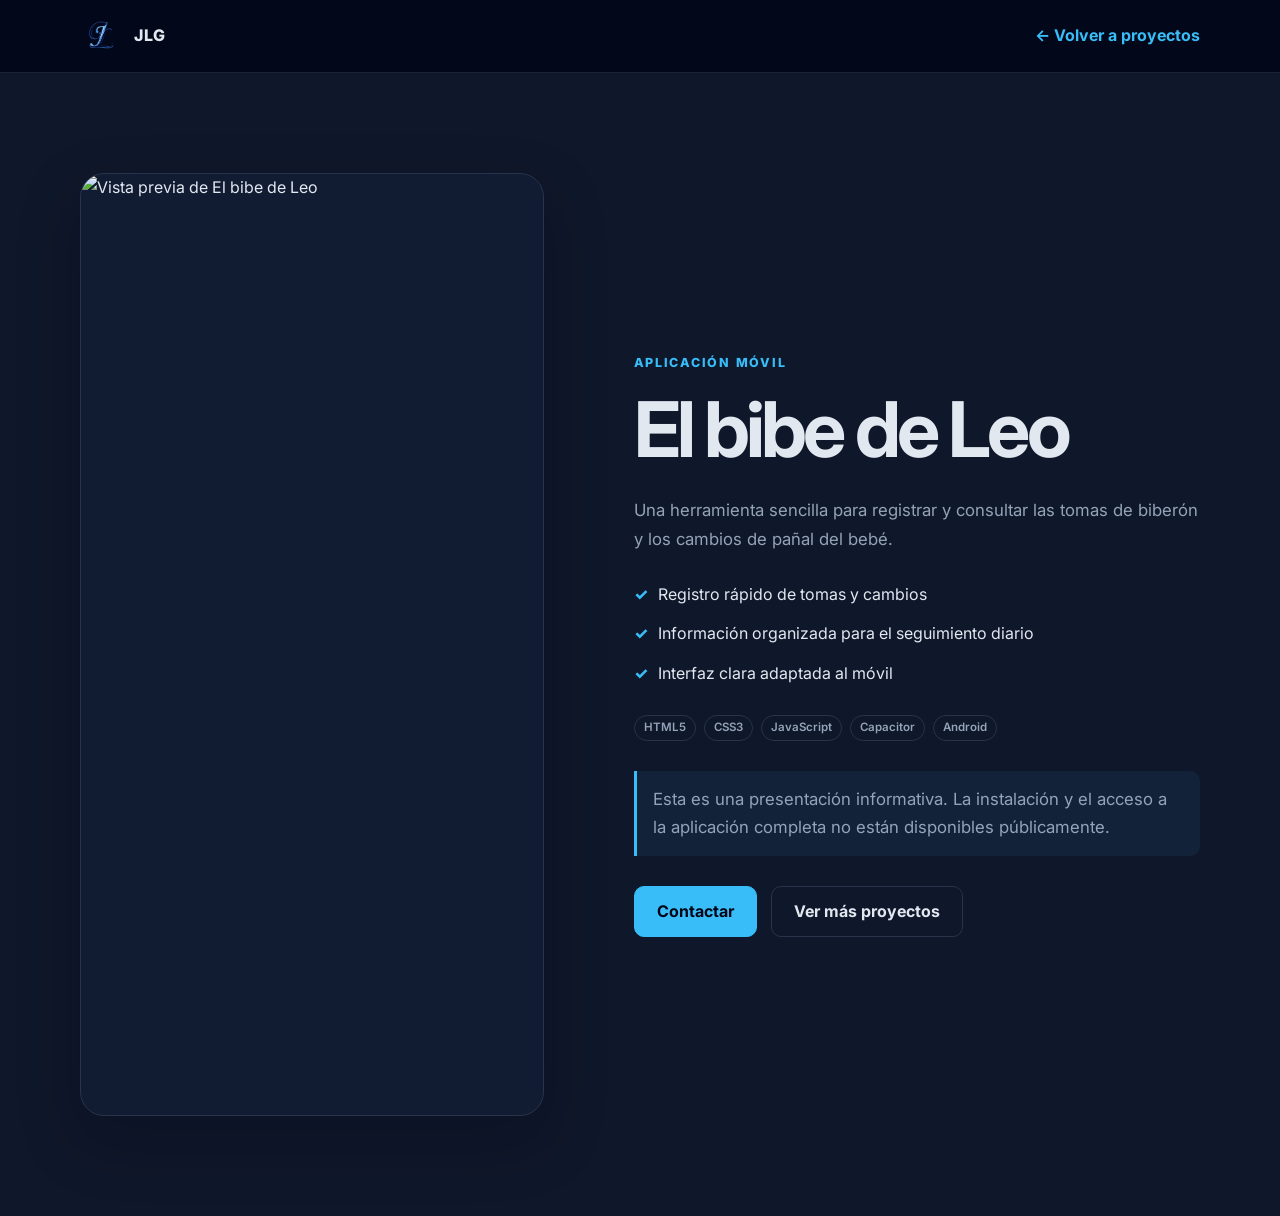
==== apps/el-bibe-de-leo.html @ 04dab00c "Añade fichas informativas de aplicaciones" ====
<!DOCTYPE html>
<html lang="es">
<head>
    <meta charset="UTF-8">
    <meta name="viewport" content="width=device-width, initial-scale=1.0">
    <meta name="description" content="Presentación de El bibe de Leo, una aplicación móvil creada por Jonatan López García.">
    <meta name="theme-color" content="#020617">
    <title>El bibe de Leo | Jonatan López García</title>
    <link rel="preconnect" href="https://fonts.googleapis.com">
    <link rel="preconnect" href="https://fonts.gstatic.com" crossorigin>
    <link href="https://fonts.googleapis.com/css2?family=Inter:wght@400;500;600;700;800&display=swap" rel="stylesheet">
    <link rel="stylesheet" href="../style.css">
    <link rel="icon" href="../Assets/favicon_io/favicon.ico" sizes="any">
</head>
<body>
    <nav class="site-nav" aria-label="Navegación principal"><div class="nav-container"><a class="brand" href="../index.html#inicio"><img src="../Assets/img/logo_2-sin-fondo.png" alt="" width="44" height="44"><span>JLG</span></a><a class="project-link" href="../index.html#projects">← Volver a proyectos</a></div></nav>
    <main class="app-detail"><article class="section-container app-detail-grid"><div class="app-detail-image"><img src="../Assets/img/el-bibe-de-leo-preview.png" alt="Vista previa de El bibe de Leo" width="1672" height="941"></div><div class="app-detail-copy"><p class="section-label">Aplicación móvil</p><h1>El bibe de Leo</h1><p>Una herramienta sencilla para registrar y consultar las tomas de biberón y los cambios de pañal del bebé.</p><ul class="app-feature-list"><li>Registro rápido de tomas y cambios</li><li>Información organizada para el seguimiento diario</li><li>Interfaz clara adaptada al móvil</li></ul><ul class="project-tech" aria-label="Tecnologías utilizadas"><li>HTML5</li><li>CSS3</li><li>JavaScript</li><li>Capacitor</li><li>Android</li></ul><p class="app-detail-note">Esta es una presentación informativa. La instalación y el acceso a la aplicación completa no están disponibles públicamente.</p><div class="app-detail-actions"><a class="button" href="../index.html#contact">Contactar</a><a class="button button-secondary" href="../index.html#projects">Ver más proyectos</a></div></div></article></main>
</body>
</html>
---- style.css ----
:root {
  --bg: #0f172a; --bg-deep: #020617; --surface: #111c33; --surface-light: #17233a;
  --border: #27344b; --text: #e2e8f0; --muted: #94a3b8; --accent: #38bdf8;
  --max-width: 1120px; --radius: 18px; --shadow: 0 24px 60px rgba(2, 6, 23, .28);
}
*, *::before, *::after { box-sizing: border-box; }
html { scroll-behavior: smooth; }
body { margin: 0; font-family: "Inter", system-ui, sans-serif; background: var(--bg); color: var(--text); line-height: 1.7; }
img { display: block; max-width: 100%; }
a { color: inherit; }
h1, h2, h3, p { margin-top: 0; }
h1, h2, h3 { line-height: 1.15; }
.skip-link { position: fixed; top: 12px; left: 12px; z-index: 200; padding: 10px 16px; border-radius: 8px; background: var(--accent); color: var(--bg-deep); font-weight: 700; text-decoration: none; transform: translateY(-150%); }
.skip-link:focus { transform: translateY(0); }
.section-container { width: min(calc(100% - 40px), var(--max-width)); margin-inline: auto; }
.site-nav { position: sticky; top: 0; z-index: 100; border-bottom: 1px solid rgba(148, 163, 184, .18); background: rgba(2, 6, 23, .88); backdrop-filter: blur(14px); }
.nav-container { width: min(calc(100% - 40px), var(--max-width)); min-height: 72px; margin-inline: auto; display: flex; align-items: center; justify-content: space-between; gap: 24px; }
.brand { display: inline-flex; align-items: center; gap: 10px; color: var(--text); font-weight: 800; letter-spacing: .04em; text-decoration: none; }
.brand img { width: 44px; height: 44px; }
.nav-links { display: flex; align-items: center; gap: clamp(18px, 3vw, 34px); }
.nav-links a { color: var(--muted); font-size: .92rem; font-weight: 600; text-decoration: none; transition: color 180ms ease; }
.nav-links a:hover, .nav-links a:focus-visible { color: var(--accent); }
.hero { min-height: calc(100vh - 72px); display: flex; flex-direction: column; align-items: center; justify-content: center; gap: 20px; padding-block: 64px 84px; text-align: center; }
.hero-copy { max-width: 820px; display: flex; flex-direction: column; align-items: center; }
.eyebrow, .section-label, .project-type { color: var(--accent); font-size: .78rem; font-weight: 800; letter-spacing: .14em; text-transform: uppercase; }
.hero h1 { max-width: 820px; margin-bottom: 24px; font-size: clamp(2.6rem, 6vw, 5rem); letter-spacing: -.055em; }
.hero-intro { max-width: 650px; margin-bottom: 32px; color: var(--muted); font-size: clamp(1.05rem, 2vw, 1.25rem); }
.hero-actions { display: flex; flex-wrap: wrap; gap: 14px; }
.hero-visual { position: relative; display: grid; place-items: center; }
.hero-visual::before { content: ""; position: absolute; width: 85%; aspect-ratio: 1; border-radius: 50%; background: rgba(56, 189, 248, .12); filter: blur(16px); }
.hero-visual img { position: relative; width: clamp(320px, 44vw, 540px); height: auto; filter: drop-shadow(0 22px 34px rgba(2, 6, 23, .4)); }
.button { display: inline-flex; min-height: 48px; align-items: center; justify-content: center; padding: 11px 22px; border: 1px solid var(--accent); border-radius: 10px; background: var(--accent); color: var(--bg-deep); font-weight: 700; text-decoration: none; transition: transform 180ms ease, background-color 180ms ease, border-color 180ms ease; }
.button:hover { transform: translateY(-2px); background: #7dd3fc; border-color: #7dd3fc; }
.button-secondary { background: transparent; color: var(--text); border-color: var(--border); }
.button-secondary:hover { background: var(--surface); border-color: var(--muted); }
.section { padding-block: clamp(88px, 12vw, 140px); scroll-margin-top: 70px; }
.section-about, .projects-section { border-block: 1px solid rgba(148, 163, 184, .14); background: var(--bg-deep); }
.about-grid { display: grid; grid-template-columns: minmax(0, 1.25fr) minmax(280px, .75fr); align-items: center; gap: clamp(48px, 9vw, 110px); }
.about-copy h2, .section-heading h2, .contact-card h2 { margin-bottom: 22px; font-size: clamp(2rem, 4vw, 3.4rem); letter-spacing: -.04em; }
.about-copy p:not(.section-label), .section-heading > p:last-child, .contact-card p:not(.section-label) { color: var(--muted); }
.portrait-wrap { align-self: end; overflow: hidden; border: 1px solid var(--border); border-radius: var(--radius); background: linear-gradient(145deg, var(--surface-light), var(--bg)); box-shadow: var(--shadow); }
.portrait-wrap img { width: 100%; height: auto; }
.section-heading { max-width: 720px; margin-bottom: 48px; }
.section-heading > p:last-child { max-width: 620px; margin-bottom: 0; }
#skills .section-heading, #projects .section-heading { margin-inline: auto; text-align: center; }
#skills .section-heading > p:last-child, #projects .section-heading > p:last-child { margin-inline: auto; }
.skills { position: relative; width: min(100%, 460px); aspect-ratio: 1; margin: 0 auto; padding: 0; list-style: none; }
.skill { position: absolute; left: 50%; top: 50%; translate: -50% -50%; width: max-content; max-width: 190px; padding: 14px 21px; border: 1px solid var(--border); border-radius: 999px; background: var(--surface); color: var(--text); font-size: 1rem; font-weight: 600; line-height: 1.25; text-align: center; opacity: 0; transform: translateY(28px) scale(.82); transition: border-color 180ms ease, color 180ms ease, box-shadow 180ms ease; }
.skill:nth-child(1) { left: 50%; top: 5%; }
.skill:nth-child(2) { left: 77%; top: 14%; }
.skill:nth-child(3) { left: 94%; top: 38%; }
.skill:nth-child(4) { left: 94%; top: 67%; }
.skill:nth-child(5) { left: 77%; top: 90%; }
.skill:nth-child(6) { left: 50%; top: 97%; }
.skill:nth-child(7) { left: 23%; top: 90%; }
.skill:nth-child(8) { left: 6%; top: 67%; }
.skill:nth-child(9) { left: 6%; top: 38%; }
.skill:nth-child(10) { left: 23%; top: 14%; }
.reveal.visible .skill {
  animation:
    skill-pop 800ms cubic-bezier(.2, .8, .2, 1.25) forwards,
    skill-glow 3.2s ease-in-out infinite;
  animation-delay:
    var(--skill-entry-delay, 120ms),
    var(--skill-glow-delay, 750ms);
}
.reveal.visible .skill:hover { color: var(--accent); border-color: var(--accent); box-shadow: 0 10px 24px rgba(56, 189, 248, .12); }
.projects-grid { display: grid; grid-template-columns: repeat(2, minmax(0, 1fr)); gap: 24px; }
.project-card { min-width: 0; overflow: hidden; border: 1px solid var(--border); border-radius: var(--radius); background: var(--surface); box-shadow: 0 12px 32px rgba(2, 6, 23, .14); transition: transform 220ms ease, border-color 220ms ease, box-shadow 220ms ease; }
.project-card.project-featured { border-color: rgba(56, 189, 248, .55); box-shadow: 0 16px 40px rgba(2, 6, 23, .2), 0 0 0 1px rgba(56, 189, 248, .08); }
.project-card:hover { transform: translateY(-6px); border-color: rgba(56, 189, 248, .68); box-shadow: var(--shadow); }
.project-preview, .project-image { height: 230px; overflow: hidden; }
.project-preview { display: grid; place-items: center; background: radial-gradient(circle at 30% 25%, rgba(56, 189, 248, .3), transparent 40%), linear-gradient(140deg, #172554, #082f49); }
.project-preview span { padding: 9px 14px; border: 1px solid rgba(255, 255, 255, .24); border-radius: 999px; background: rgba(2, 6, 23, .38); font-size: .82rem; font-weight: 700; letter-spacing: .06em; text-transform: uppercase; }
.project-image img { width: 100%; height: 100%; object-fit: cover; object-position: top; transition: transform 500ms ease; }
.project-card:hover .project-image img { transform: scale(1.025); }
.project-content { display: flex; height: calc(100% - 230px); flex-direction: column; padding: 26px; }
.featured-badge { align-self: flex-start; margin-bottom: 14px; padding: 6px 10px; border: 1px solid rgba(56, 189, 248, .48); border-radius: 999px; background: rgba(56, 189, 248, .09); color: var(--accent); font-size: .68rem; font-weight: 800; letter-spacing: .09em; text-transform: uppercase; }
.project-type { margin-bottom: 10px; font-size: .7rem; }
.project-content h3 { margin-bottom: 12px; font-size: 1.38rem; }
.project-content > p:not(.project-type) { min-height: 54px; margin-bottom: 22px; color: var(--muted); font-size: .94rem; }
.project-tech { display: flex; flex-wrap: wrap; gap: 8px; margin: 0 0 24px; padding: 0; list-style: none; }
.project-tech li { padding: 5px 9px; border: 1px solid var(--border); border-radius: 999px; color: var(--muted); font-size: .72rem; font-weight: 600; line-height: 1.2; }
.project-actions { display: flex; flex-wrap: wrap; align-items: center; gap: 12px 18px; margin-top: auto; }
.project-link.project-link-primary { padding: 8px 13px; border-radius: 8px; background: var(--accent); color: var(--bg-deep); text-decoration: none; }
.project-link.project-link-primary:hover { background: #7dd3fc; color: var(--bg-deep); text-decoration: none; }
.project-link, .contact-link, .footer-inner a { color: var(--accent); font-weight: 700; text-decoration: none; text-underline-offset: 4px; }
.project-link:hover, .contact-link:hover, .footer-inner a:hover { text-decoration: underline; }
.project-status { display: inline-flex; padding: 7px 11px; border: 1px solid var(--border); border-radius: 999px; color: var(--muted); font-size: .8rem; font-weight: 600; }
.contact-section { background: linear-gradient(180deg, var(--bg), var(--bg-deep)); }
.contact-card { display: grid; grid-template-columns: minmax(0, 1.4fr) minmax(240px, .6fr); align-items: center; gap: 60px; padding: clamp(32px, 6vw, 64px); border: 1px solid var(--border); border-radius: 24px; background: var(--surface); box-shadow: var(--shadow); }
.contact-card p:last-child { max-width: 650px; margin-bottom: 0; }
.contact-links { display: flex; flex-direction: column; align-items: flex-start; gap: 15px; }
footer { border-top: 1px solid rgba(148, 163, 184, .14); background: var(--bg-deep); color: var(--muted); }
.footer-inner { min-height: 100px; display: flex; align-items: center; justify-content: space-between; gap: 24px; }
.footer-inner p { margin: 0; }
.app-detail { min-height: calc(100vh - 72px); padding-block: clamp(56px, 9vw, 100px); }
.app-detail-grid { display: grid; grid-template-columns: minmax(0, .9fr) minmax(0, 1.1fr); align-items: center; gap: clamp(42px, 8vw, 90px); }
.app-detail-image { overflow: hidden; border: 1px solid var(--border); border-radius: 24px; background: var(--surface); box-shadow: var(--shadow); }
.app-detail-image img { width: 100%; aspect-ratio: 16 / 10; object-fit: cover; object-position: top; }
.app-detail-copy h1 { margin-bottom: 22px; font-size: clamp(2.5rem, 6vw, 4.8rem); letter-spacing: -.05em; }
.app-detail-copy > p:not(.section-label) { color: var(--muted); font-size: 1.05rem; }
.app-feature-list { display: grid; gap: 12px; margin: 28px 0; padding: 0; list-style: none; }
.app-feature-list li { position: relative; padding-left: 24px; color: var(--text); }
.app-feature-list li::before { content: "✓"; position: absolute; left: 0; color: var(--accent); font-weight: 800; }
.app-detail .project-tech { margin-bottom: 30px; }
.app-detail-note { padding: 14px 16px; border-left: 3px solid var(--accent); border-radius: 0 10px 10px 0; background: rgba(56, 189, 248, .07); }
.app-detail-actions { display: flex; flex-wrap: wrap; gap: 14px; margin-top: 30px; }
:focus-visible { outline: 3px solid var(--accent); outline-offset: 4px; }
.fade-in { animation: fade-in 700ms ease both; }
.hero-copy.fade-in { animation-delay: 180ms; }
.reveal { opacity: 0; transform: translateY(24px); transition: opacity 650ms ease, transform 650ms ease; }
.reveal.visible { opacity: 1; transform: translateY(0); }
@keyframes fade-in { from { opacity: 0; transform: translateY(18px); } to { opacity: 1; transform: translateY(0); } }
@keyframes skill-pop {
  0% { opacity: 0; transform: translateY(28px) scale(.82); }
  70% { opacity: 1; transform: translateY(-4px) scale(1.04); }
  100% { opacity: 1; transform: translateY(0) scale(1); }
}
@keyframes skill-glow {
  0%, 65%, 100% { border-color: var(--border); box-shadow: none; }
  78% { border-color: rgba(56, 189, 248, .9); box-shadow: 0 0 0 1px rgba(56, 189, 248, .18), 0 8px 24px rgba(56, 189, 248, .16); }
}
@media (max-width: 800px) {
  .about-grid, .contact-card, .app-detail-grid { grid-template-columns: 1fr; }
  .hero { min-height: auto; padding-block: 72px 90px; }
  .about-grid { gap: 44px; }
  .portrait-wrap { max-width: 480px; margin-inline: auto; }
  .projects-grid { grid-template-columns: 1fr; }
  .contact-card { gap: 30px; }
  .app-detail-image { max-width: 620px; }
}
@media (max-width: 620px) {
  .section-container, .nav-container { width: min(calc(100% - 28px), var(--max-width)); }
  .site-nav { position: static; }
  .nav-container { min-height: auto; padding-block: 14px; align-items: flex-start; }
  .brand span { display: none; }
  .nav-links { justify-content: flex-end; flex-wrap: wrap; gap: 8px 16px; }
  .nav-links a { font-size: .8rem; }
  .hero { padding-block: 64px 80px; }
  .hero h1 { font-size: clamp(2.45rem, 12vw, 3.7rem); }
  .section { padding-block: 80px; }
  .skills { width: min(100%, 320px); }
  .skill { max-width: 122px; padding: 10px 13px; font-size: .8rem; }
  .skill:nth-child(3), .skill:nth-child(4) { left: 88%; }
  .skill:nth-child(8), .skill:nth-child(9) { left: 12%; }
  .project-preview, .project-image { height: 190px; }
  .project-content { height: calc(100% - 190px); padding: 22px; }
  .project-content > p:not(.project-type) { min-height: 0; }
  .contact-card { padding: 28px 22px; }
  .footer-inner { padding-block: 28px; flex-direction: column; align-items: flex-start; gap: 8px; }
}
@media (prefers-reduced-motion: reduce) {
  html { scroll-behavior: auto; }
  .fade-in { animation: none; }
  .reveal { opacity: 1; transform: none; transition: none; }
  .skill { opacity: 1; transform: none; }
  .reveal.visible .skill {
    animation: skill-glow 3.2s ease-in-out infinite;
    animation-delay: var(--skill-glow-delay, 750ms);
  }
}
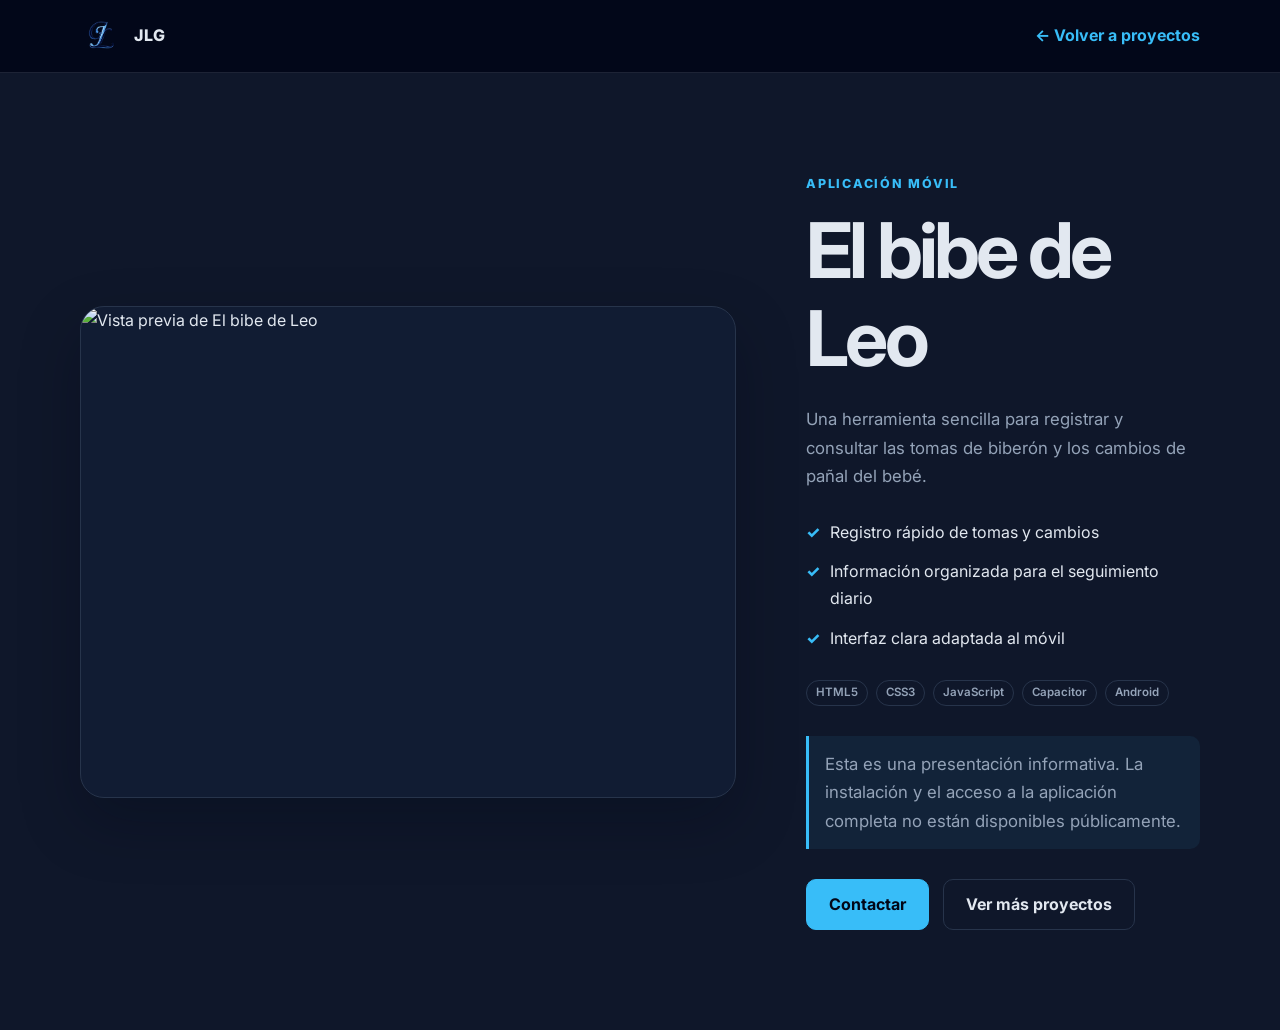
==== commit 4d20d0ba: "Amplia el contenido de las vistas de aplicaciones" ====
--- a/apps/el-bibe-de-leo.html
+++ b/apps/el-bibe-de-leo.html
@@ -12,7 +12,7 @@
     <link rel="stylesheet" href="../style.css">
     <link rel="icon" href="../Assets/favicon_io/favicon.ico" sizes="any">
 </head>
-<body>
+<body class="app-preview-page">
     <nav class="site-nav" aria-label="Navegación principal"><div class="nav-container"><a class="brand" href="../index.html#inicio"><img src="../Assets/img/logo_2-sin-fondo.png" alt="" width="44" height="44"><span>JLG</span></a><a class="project-link" href="../index.html#projects">← Volver a proyectos</a></div></nav>
     <main class="app-detail"><article class="section-container app-detail-grid"><div class="app-detail-image"><img src="../Assets/img/el-bibe-de-leo-preview.png" alt="Vista previa de El bibe de Leo" width="1672" height="941"></div><div class="app-detail-copy"><p class="section-label">Aplicación móvil</p><h1>El bibe de Leo</h1><p>Una herramienta sencilla para registrar y consultar las tomas de biberón y los cambios de pañal del bebé.</p><ul class="app-feature-list"><li>Registro rápido de tomas y cambios</li><li>Información organizada para el seguimiento diario</li><li>Interfaz clara adaptada al móvil</li></ul><ul class="project-tech" aria-label="Tecnologías utilizadas"><li>HTML5</li><li>CSS3</li><li>JavaScript</li><li>Capacitor</li><li>Android</li></ul><p class="app-detail-note">Esta es una presentación informativa. La instalación y el acceso a la aplicación completa no están disponibles públicamente.</p><div class="app-detail-actions"><a class="button" href="../index.html#contact">Contactar</a><a class="button button-secondary" href="../index.html#projects">Ver más proyectos</a></div></div></article></main>
 </body>
--- a/style.css
+++ b/style.css
@@ -95,9 +95,11 @@
 .footer-inner { min-height: 100px; display: flex; align-items: center; justify-content: space-between; gap: 24px; }
 .footer-inner p { margin: 0; }
 .app-detail { min-height: calc(100vh - 72px); padding-block: clamp(56px, 9vw, 100px); }
-.app-detail-grid { display: grid; grid-template-columns: minmax(0, .9fr) minmax(0, 1.1fr); align-items: center; gap: clamp(42px, 8vw, 90px); }
+.app-detail-grid { display: grid; grid-template-columns: minmax(0, 1.25fr) minmax(320px, .75fr); align-items: center; gap: clamp(36px, 6vw, 70px); }
 .app-detail-image { overflow: hidden; border: 1px solid var(--border); border-radius: 24px; background: var(--surface); box-shadow: var(--shadow); }
-.app-detail-image img { width: 100%; aspect-ratio: 16 / 10; object-fit: cover; object-position: top; }
+.app-detail-image img { width: 100%; aspect-ratio: 16 / 9; object-fit: contain; object-position: center; }
+.app-preview-page .app-detail-image { aspect-ratio: 4 / 3; }
+.app-preview-page .app-detail-image img { height: 100%; aspect-ratio: auto; object-fit: cover; object-position: center; }
 .app-detail-copy h1 { margin-bottom: 22px; font-size: clamp(2.5rem, 6vw, 4.8rem); letter-spacing: -.05em; }
 .app-detail-copy > p:not(.section-label) { color: var(--muted); font-size: 1.05rem; }
 .app-feature-list { display: grid; gap: 12px; margin: 28px 0; padding: 0; list-style: none; }
@@ -128,7 +130,7 @@
   .portrait-wrap { max-width: 480px; margin-inline: auto; }
   .projects-grid { grid-template-columns: 1fr; }
   .contact-card { gap: 30px; }
-  .app-detail-image { max-width: 620px; }
+  .app-detail-image { width: 100%; max-width: 720px; }
 }
 @media (max-width: 620px) {
   .section-container, .nav-container { width: min(calc(100% - 28px), var(--max-width)); }
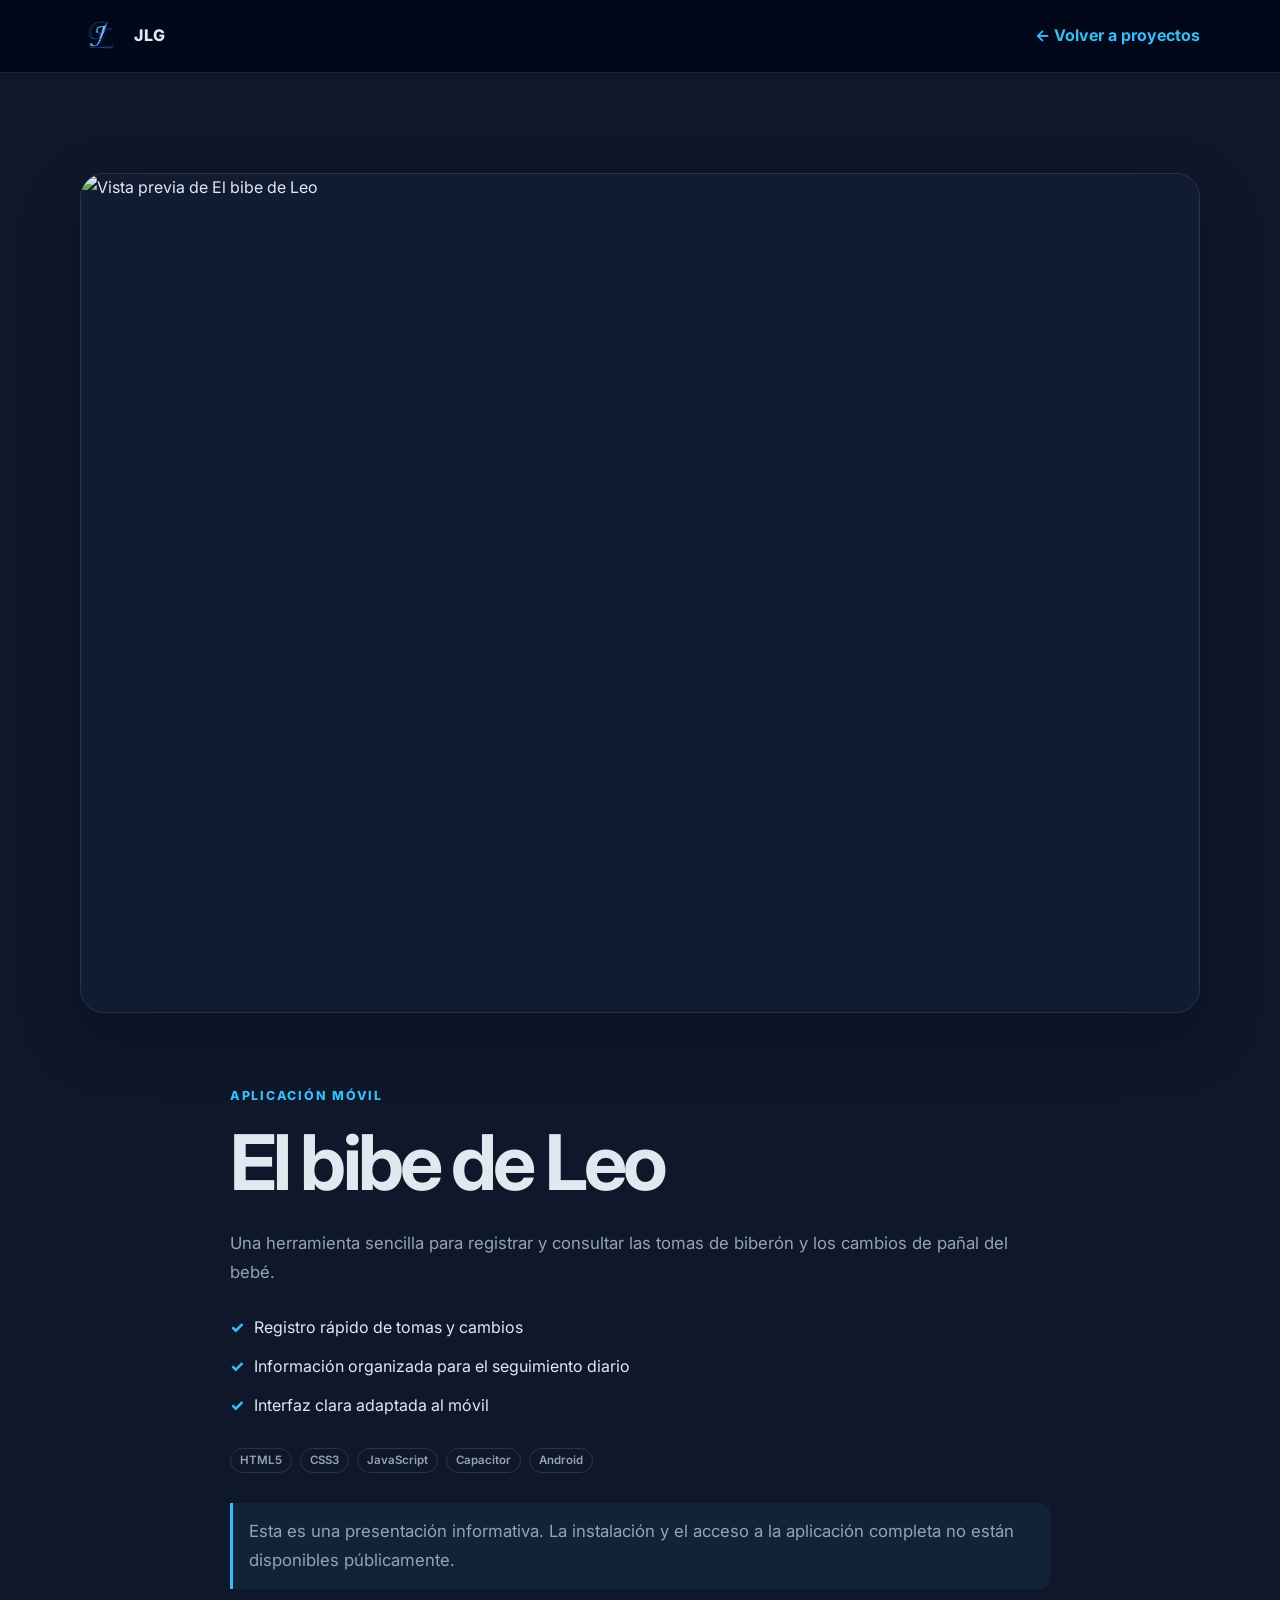
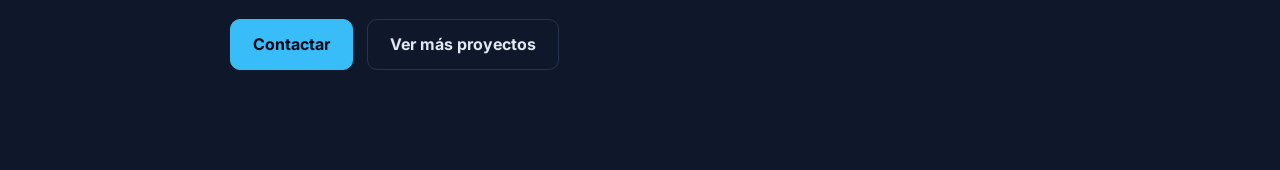
==== commit c583381a: "Muestra las vistas previas a todo el ancho" ====
--- a/apps/el-bibe-de-leo.html
+++ b/apps/el-bibe-de-leo.html
@@ -9,7 +9,7 @@
     <link rel="preconnect" href="https://fonts.googleapis.com">
     <link rel="preconnect" href="https://fonts.gstatic.com" crossorigin>
     <link href="https://fonts.googleapis.com/css2?family=Inter:wght@400;500;600;700;800&display=swap" rel="stylesheet">
-    <link rel="stylesheet" href="../style.css">
+    <link rel="stylesheet" href="../style.css?v=4">
     <link rel="icon" href="../Assets/favicon_io/favicon.ico" sizes="any">
 </head>
 <body class="app-preview-page">
--- a/style.css
+++ b/style.css
@@ -95,11 +95,11 @@
 .footer-inner { min-height: 100px; display: flex; align-items: center; justify-content: space-between; gap: 24px; }
 .footer-inner p { margin: 0; }
 .app-detail { min-height: calc(100vh - 72px); padding-block: clamp(56px, 9vw, 100px); }
-.app-detail-grid { display: grid; grid-template-columns: minmax(0, 1.25fr) minmax(320px, .75fr); align-items: center; gap: clamp(36px, 6vw, 70px); }
-.app-detail-image { overflow: hidden; border: 1px solid var(--border); border-radius: 24px; background: var(--surface); box-shadow: var(--shadow); }
-.app-detail-image img { width: 100%; aspect-ratio: 16 / 9; object-fit: contain; object-position: center; }
-.app-preview-page .app-detail-image { aspect-ratio: 4 / 3; }
-.app-preview-page .app-detail-image img { height: 100%; aspect-ratio: auto; object-fit: cover; object-position: center; }
+.app-detail-grid { display: grid; grid-template-columns: minmax(0, 1fr); gap: clamp(42px, 7vw, 72px); }
+.app-detail-image { overflow: hidden; aspect-ratio: 4 / 3; border: 1px solid var(--border); border-radius: 24px; background: var(--surface); box-shadow: var(--shadow); }
+.app-detail-image img { width: 100%; height: 100%; object-fit: cover; object-position: center; }
+.project-preview-page .app-detail-image img { object-position: top center; }
+.app-detail-copy { width: min(100%, 820px); margin-inline: auto; }
 .app-detail-copy h1 { margin-bottom: 22px; font-size: clamp(2.5rem, 6vw, 4.8rem); letter-spacing: -.05em; }
 .app-detail-copy > p:not(.section-label) { color: var(--muted); font-size: 1.05rem; }
 .app-feature-list { display: grid; gap: 12px; margin: 28px 0; padding: 0; list-style: none; }
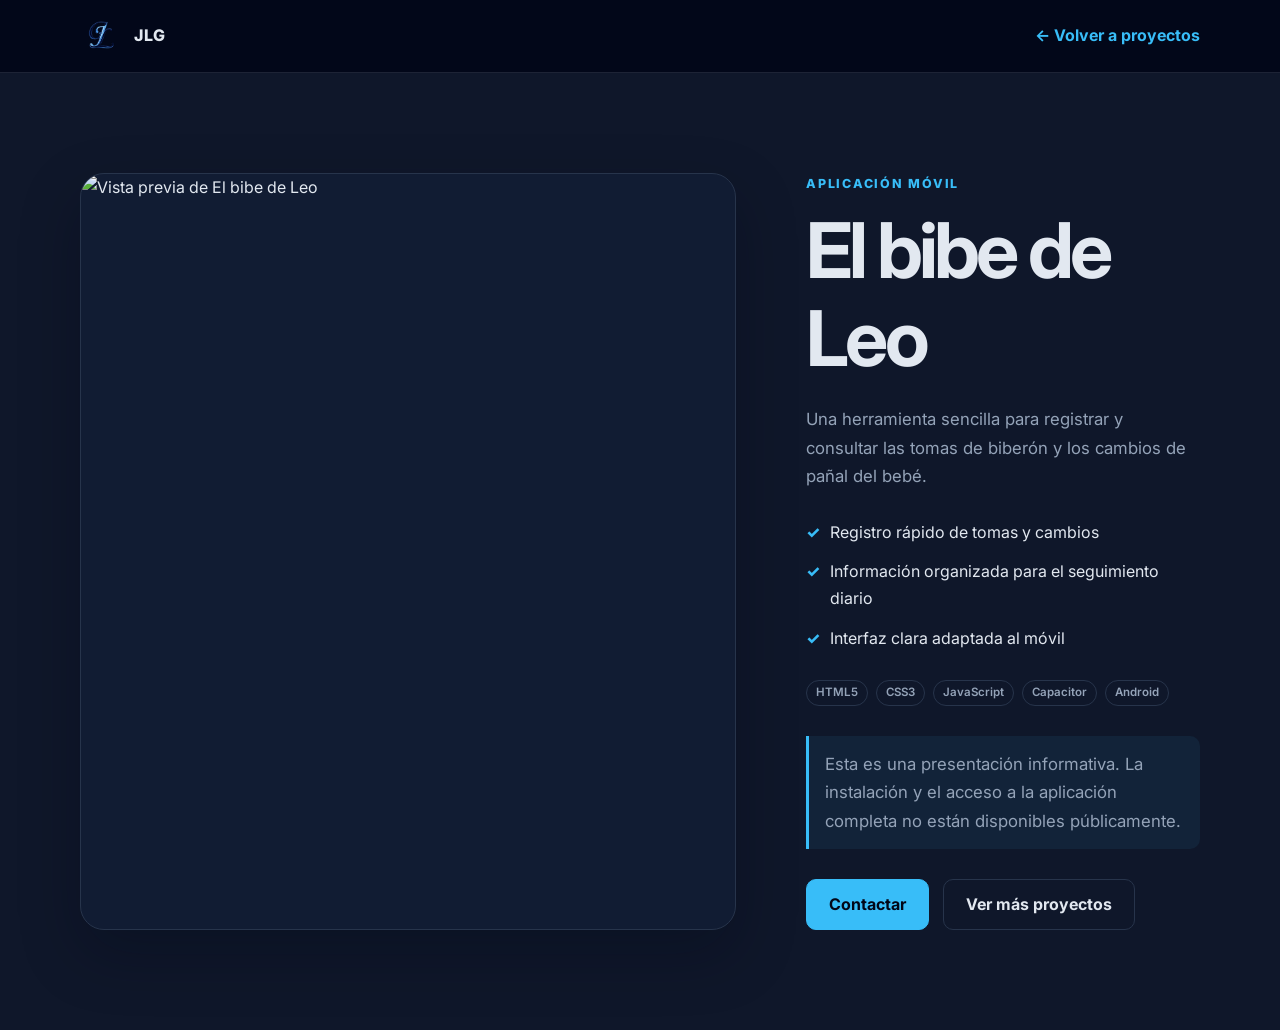
==== commit 9ffe9665: "Ajusta las imágenes al alto completo de las fichas" ====
--- a/apps/el-bibe-de-leo.html
+++ b/apps/el-bibe-de-leo.html
@@ -9,7 +9,7 @@
     <link rel="preconnect" href="https://fonts.googleapis.com">
     <link rel="preconnect" href="https://fonts.gstatic.com" crossorigin>
     <link href="https://fonts.googleapis.com/css2?family=Inter:wght@400;500;600;700;800&display=swap" rel="stylesheet">
-    <link rel="stylesheet" href="../style.css?v=4">
+    <link rel="stylesheet" href="../style.css?v=5">
     <link rel="icon" href="../Assets/favicon_io/favicon.ico" sizes="any">
 </head>
 <body class="app-preview-page">
--- a/style.css
+++ b/style.css
@@ -95,11 +95,11 @@
 .footer-inner { min-height: 100px; display: flex; align-items: center; justify-content: space-between; gap: 24px; }
 .footer-inner p { margin: 0; }
 .app-detail { min-height: calc(100vh - 72px); padding-block: clamp(56px, 9vw, 100px); }
-.app-detail-grid { display: grid; grid-template-columns: minmax(0, 1fr); gap: clamp(42px, 7vw, 72px); }
-.app-detail-image { overflow: hidden; aspect-ratio: 4 / 3; border: 1px solid var(--border); border-radius: 24px; background: var(--surface); box-shadow: var(--shadow); }
+.app-detail-grid { display: grid; grid-template-columns: minmax(0, 1.25fr) minmax(320px, .75fr); align-items: stretch; gap: clamp(36px, 6vw, 70px); }
+.app-detail-image { overflow: hidden; min-height: 620px; border: 1px solid var(--border); border-radius: 24px; background: var(--surface); box-shadow: var(--shadow); }
 .app-detail-image img { width: 100%; height: 100%; object-fit: cover; object-position: center; }
 .project-preview-page .app-detail-image img { object-position: top center; }
-.app-detail-copy { width: min(100%, 820px); margin-inline: auto; }
+.app-detail-copy { width: 100%; align-self: center; }
 .app-detail-copy h1 { margin-bottom: 22px; font-size: clamp(2.5rem, 6vw, 4.8rem); letter-spacing: -.05em; }
 .app-detail-copy > p:not(.section-label) { color: var(--muted); font-size: 1.05rem; }
 .app-feature-list { display: grid; gap: 12px; margin: 28px 0; padding: 0; list-style: none; }
@@ -130,7 +130,7 @@
   .portrait-wrap { max-width: 480px; margin-inline: auto; }
   .projects-grid { grid-template-columns: 1fr; }
   .contact-card { gap: 30px; }
-  .app-detail-image { width: 100%; max-width: 720px; }
+  .app-detail-image { width: 100%; min-height: 0; aspect-ratio: 4 / 3; }
 }
 @media (max-width: 620px) {
   .section-container, .nav-container { width: min(calc(100% - 28px), var(--max-width)); }
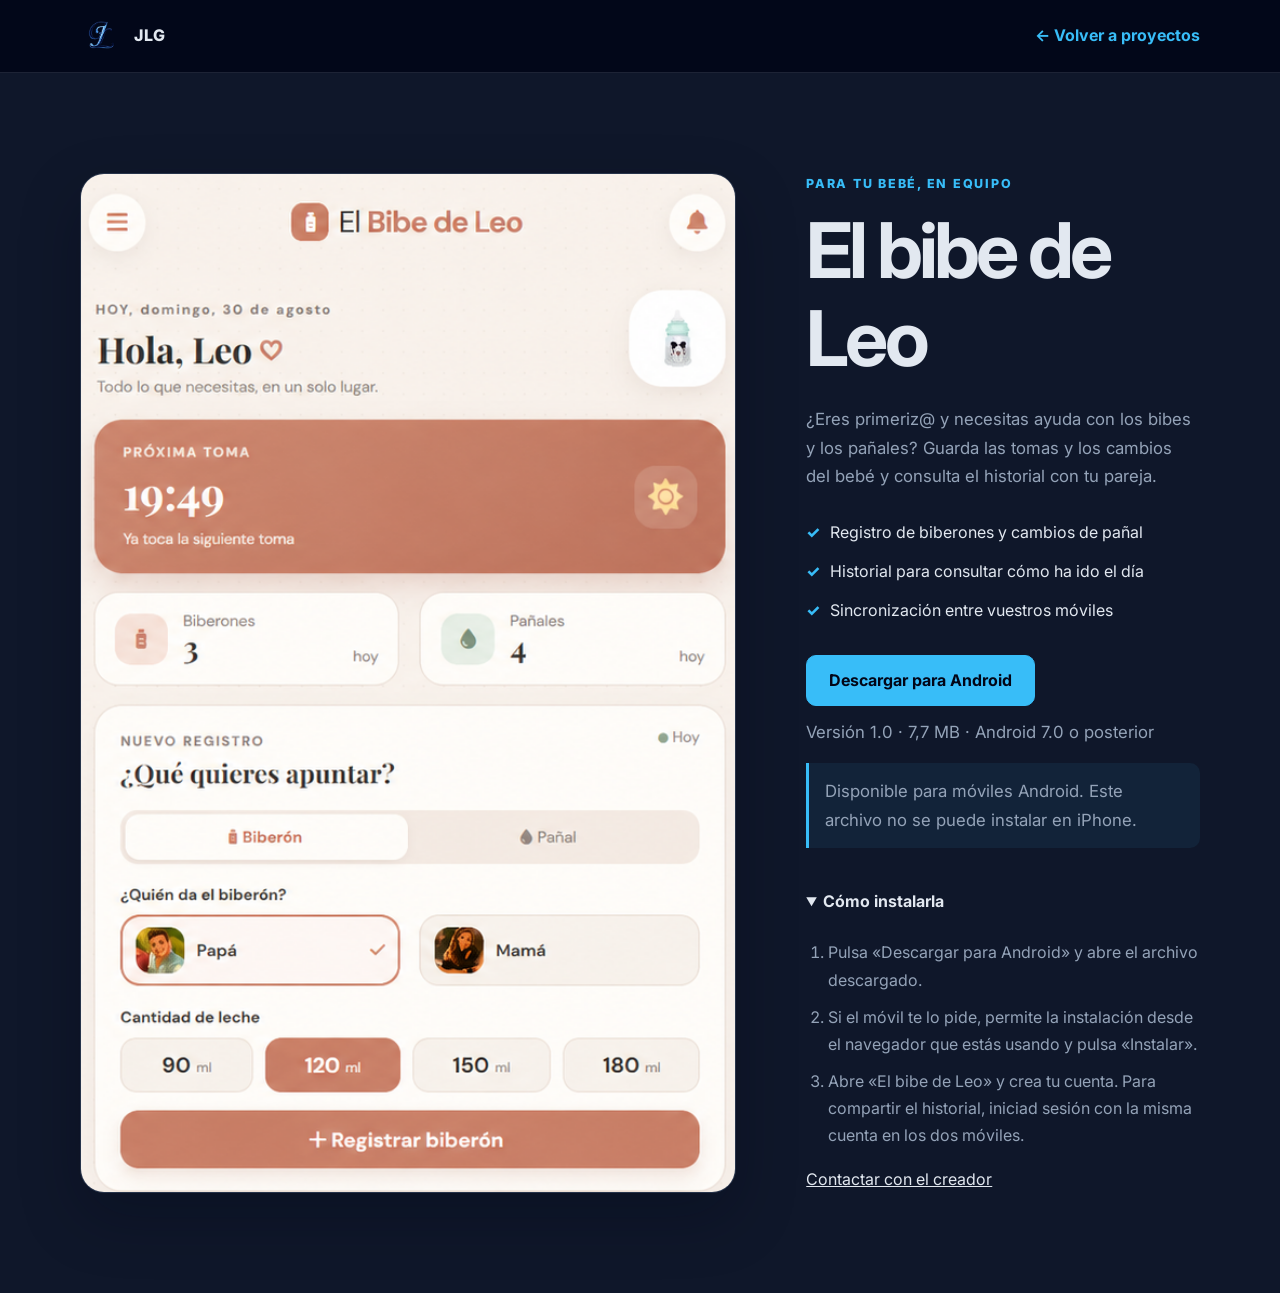
==== commit aa26bcfe: "Publica la descarga Android de El bibe de Leo" ====
--- a/apps/el-bibe-de-leo.html
+++ b/apps/el-bibe-de-leo.html
@@ -1,19 +1,33 @@
-<!DOCTYPE html>
+﻿<!DOCTYPE html>
 <html lang="es">
 <head>
-    <meta charset="UTF-8">
-    <meta name="viewport" content="width=device-width, initial-scale=1.0">
-    <meta name="description" content="Presentación de El bibe de Leo, una aplicación móvil creada por Jonatan López García.">
-    <meta name="theme-color" content="#020617">
-    <title>El bibe de Leo | Jonatan López García</title>
-    <link rel="preconnect" href="https://fonts.googleapis.com">
-    <link rel="preconnect" href="https://fonts.gstatic.com" crossorigin>
-    <link href="https://fonts.googleapis.com/css2?family=Inter:wght@400;500;600;700;800&display=swap" rel="stylesheet">
-    <link rel="stylesheet" href="../style.css?v=5">
-    <link rel="icon" href="../Assets/favicon_io/favicon.ico" sizes="any">
+<meta charset="UTF-8">
+<meta name="viewport" content="width=device-width, initial-scale=1.0">
+<meta name="description" content="Descarga El bibe de Leo para Android y comparte con tu pareja el historial de biberones y pañales del bebé.">
+<meta name="theme-color" content="#020617">
+<title>Descargar El bibe de Leo | Jonatan López García</title>
+<link rel="preconnect" href="https://fonts.googleapis.com">
+<link rel="preconnect" href="https://fonts.gstatic.com" crossorigin>
+<link href="https://fonts.googleapis.com/css2?family=Inter:wght@400;500;600;700;800&display=swap" rel="stylesheet">
+<link rel="stylesheet" href="../style.css?v=5">
+<link rel="icon" href="../Assets/favicon_io/favicon.ico" sizes="any">
+<style>
+.install-help{margin-top:32px}.install-help summary{cursor:pointer;font-weight:700;padding-block:8px}.install-help ol{padding-left:22px;color:var(--muted)}.install-help li{margin-block:10px}.download-meta{margin-top:12px;color:var(--muted);font-size:.88rem}@media(max-width:800px){.app-detail-copy{order:-1}}
+</style>
 </head>
 <body class="app-preview-page">
-    <nav class="site-nav" aria-label="Navegación principal"><div class="nav-container"><a class="brand" href="../index.html#inicio"><img src="../Assets/img/logo_2-sin-fondo.png" alt="" width="44" height="44"><span>JLG</span></a><a class="project-link" href="../index.html#projects">← Volver a proyectos</a></div></nav>
-    <main class="app-detail"><article class="section-container app-detail-grid"><div class="app-detail-image"><img src="../Assets/img/el-bibe-de-leo-preview.png" alt="Vista previa de El bibe de Leo" width="1672" height="941"></div><div class="app-detail-copy"><p class="section-label">Aplicación móvil</p><h1>El bibe de Leo</h1><p>Una herramienta sencilla para registrar y consultar las tomas de biberón y los cambios de pañal del bebé.</p><ul class="app-feature-list"><li>Registro rápido de tomas y cambios</li><li>Información organizada para el seguimiento diario</li><li>Interfaz clara adaptada al móvil</li></ul><ul class="project-tech" aria-label="Tecnologías utilizadas"><li>HTML5</li><li>CSS3</li><li>JavaScript</li><li>Capacitor</li><li>Android</li></ul><p class="app-detail-note">Esta es una presentación informativa. La instalación y el acceso a la aplicación completa no están disponibles públicamente.</p><div class="app-detail-actions"><a class="button" href="../index.html#contact">Contactar</a><a class="button button-secondary" href="../index.html#projects">Ver más proyectos</a></div></div></article></main>
-</body>
-</html>
+<nav class="site-nav" aria-label="Navegación principal"><div class="nav-container"><a class="brand" href="../index.html#inicio"><img src="../Assets/img/logo_2-sin-fondo.png" alt="" width="44" height="44"><span>JLG</span></a><a class="project-link" href="../index.html#projects">← Volver a proyectos</a></div></nav>
+<main class="app-detail"><article class="section-container app-detail-grid">
+<div class="app-detail-image"><img src="../Assets/img/el-bibe-de-leo-preview.png" alt="Vista previa de El bibe de Leo" width="1672" height="941"></div>
+<div class="app-detail-copy">
+<p class="section-label">Para tu bebé, en equipo</p>
+<h1>El bibe de Leo</h1>
+<p>¿Eres primeriz@ y necesitas ayuda con los bibes y los pañales? Guarda las tomas y los cambios del bebé y consulta el historial con tu pareja.</p>
+<ul class="app-feature-list"><li>Registro de biberones y cambios de pañal</li><li>Historial para consultar cómo ha ido el día</li><li>Sincronización entre vuestros móviles</li></ul>
+<div class="app-detail-actions"><a class="button" href="../downloads/el-bibe-de-leo.apk" download="El-bibe-de-Leo.apk">Descargar para Android</a></div>
+<p class="download-meta">Versión 1.0 · 7,7 MB · Android 7.0 o posterior</p>
+<p class="app-detail-note">Disponible para móviles Android. Este archivo no se puede instalar en iPhone.</p>
+<details class="install-help" open><summary>Cómo instalarla</summary><ol><li>Pulsa «Descargar para Android» y abre el archivo descargado.</li><li>Si el móvil te lo pide, permite la instalación desde el navegador que estás usando y pulsa «Instalar».</li><li>Abre «El bibe de Leo» y crea tu cuenta. Para compartir el historial, iniciad sesión con la misma cuenta en los dos móviles.</li></ol></details>
+<a href="../index.html#contact">Contactar con el creador</a>
+</div></article></main>
+</body></html>
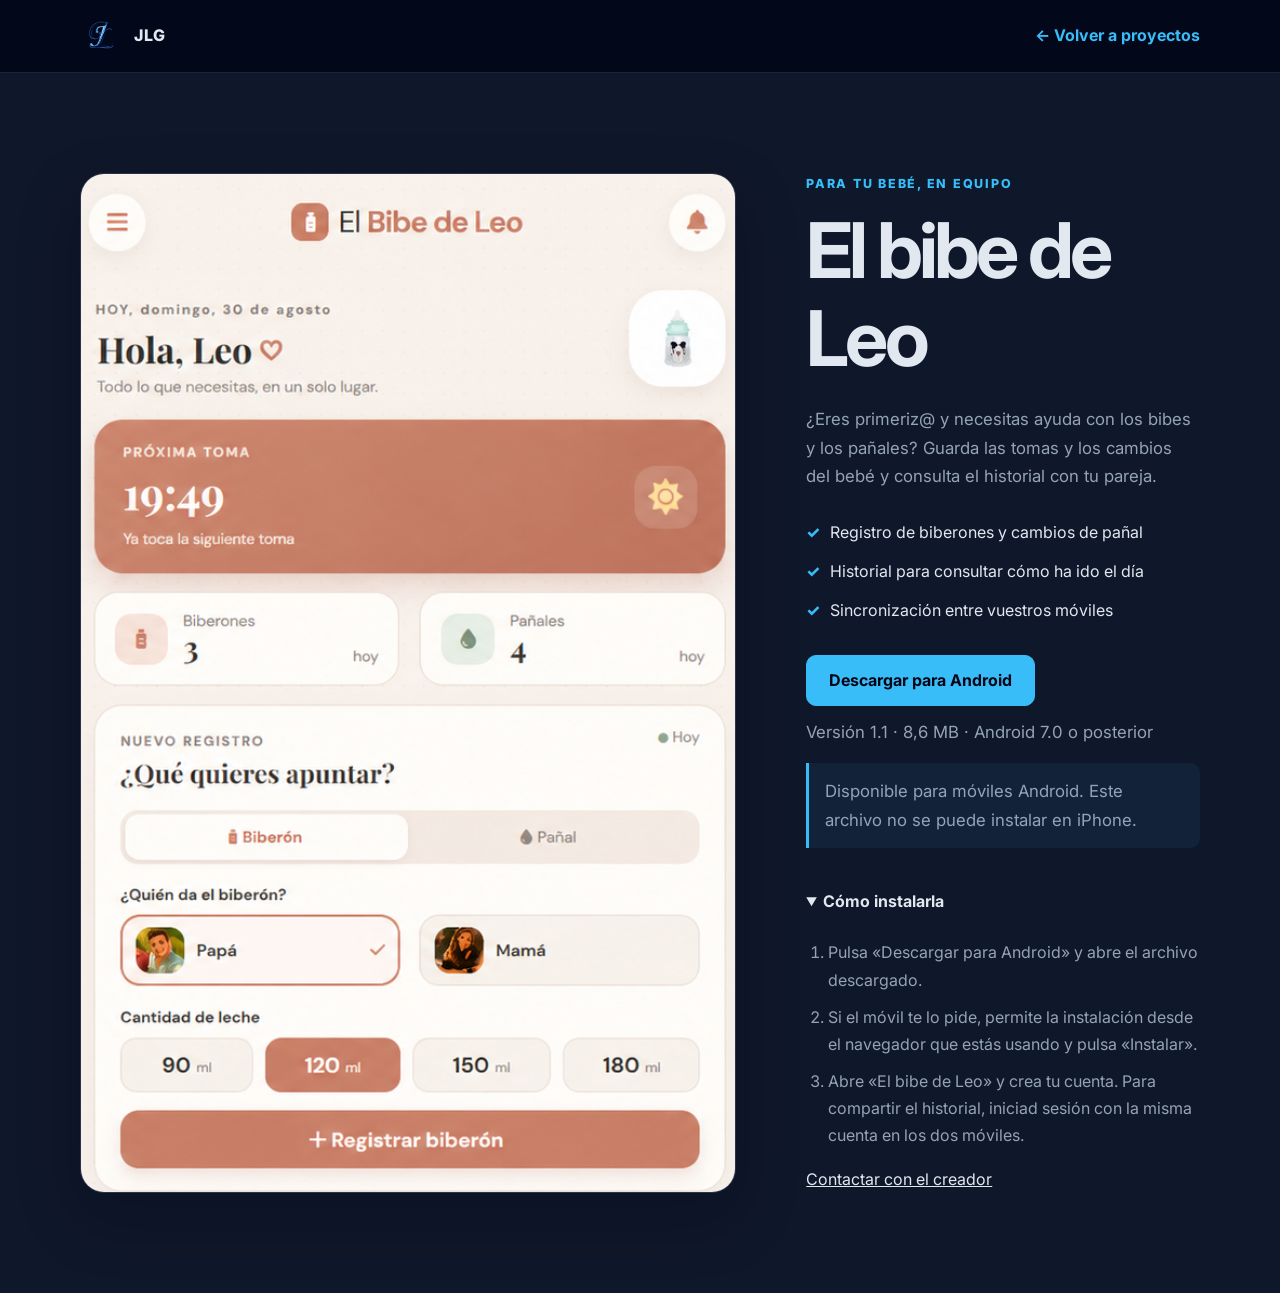
==== commit 9ab24f6e: "Actualiza la version y el tamano de la descarga" ====
--- a/apps/el-bibe-de-leo.html
+++ b/apps/el-bibe-de-leo.html
@@ -1,4 +1,4 @@
-﻿<!DOCTYPE html>
+<!DOCTYPE html>
 <html lang="es">
 <head>
 <meta charset="UTF-8">
@@ -24,8 +24,8 @@
 <h1>El bibe de Leo</h1>
 <p>¿Eres primeriz@ y necesitas ayuda con los bibes y los pañales? Guarda las tomas y los cambios del bebé y consulta el historial con tu pareja.</p>
 <ul class="app-feature-list"><li>Registro de biberones y cambios de pañal</li><li>Historial para consultar cómo ha ido el día</li><li>Sincronización entre vuestros móviles</li></ul>
-<div class="app-detail-actions"><a class="button" href="../downloads/el-bibe-de-leo.apk" download="El-bibe-de-Leo.apk">Descargar para Android</a></div>
-<p class="download-meta">Versión 1.0 · 7,7 MB · Android 7.0 o posterior</p>
+<div class="app-detail-actions"><a class="button" href="../downloads/el-bibe-de-leo.apk?v=1.1" download="El-bibe-de-Leo.apk">Descargar para Android</a></div>
+<p class="download-meta">Versión 1.1 · 8,6 MB · Android 7.0 o posterior</p>
 <p class="app-detail-note">Disponible para móviles Android. Este archivo no se puede instalar en iPhone.</p>
 <details class="install-help" open><summary>Cómo instalarla</summary><ol><li>Pulsa «Descargar para Android» y abre el archivo descargado.</li><li>Si el móvil te lo pide, permite la instalación desde el navegador que estás usando y pulsa «Instalar».</li><li>Abre «El bibe de Leo» y crea tu cuenta. Para compartir el historial, iniciad sesión con la misma cuenta en los dos móviles.</li></ol></details>
 <a href="../index.html#contact">Contactar con el creador</a>
